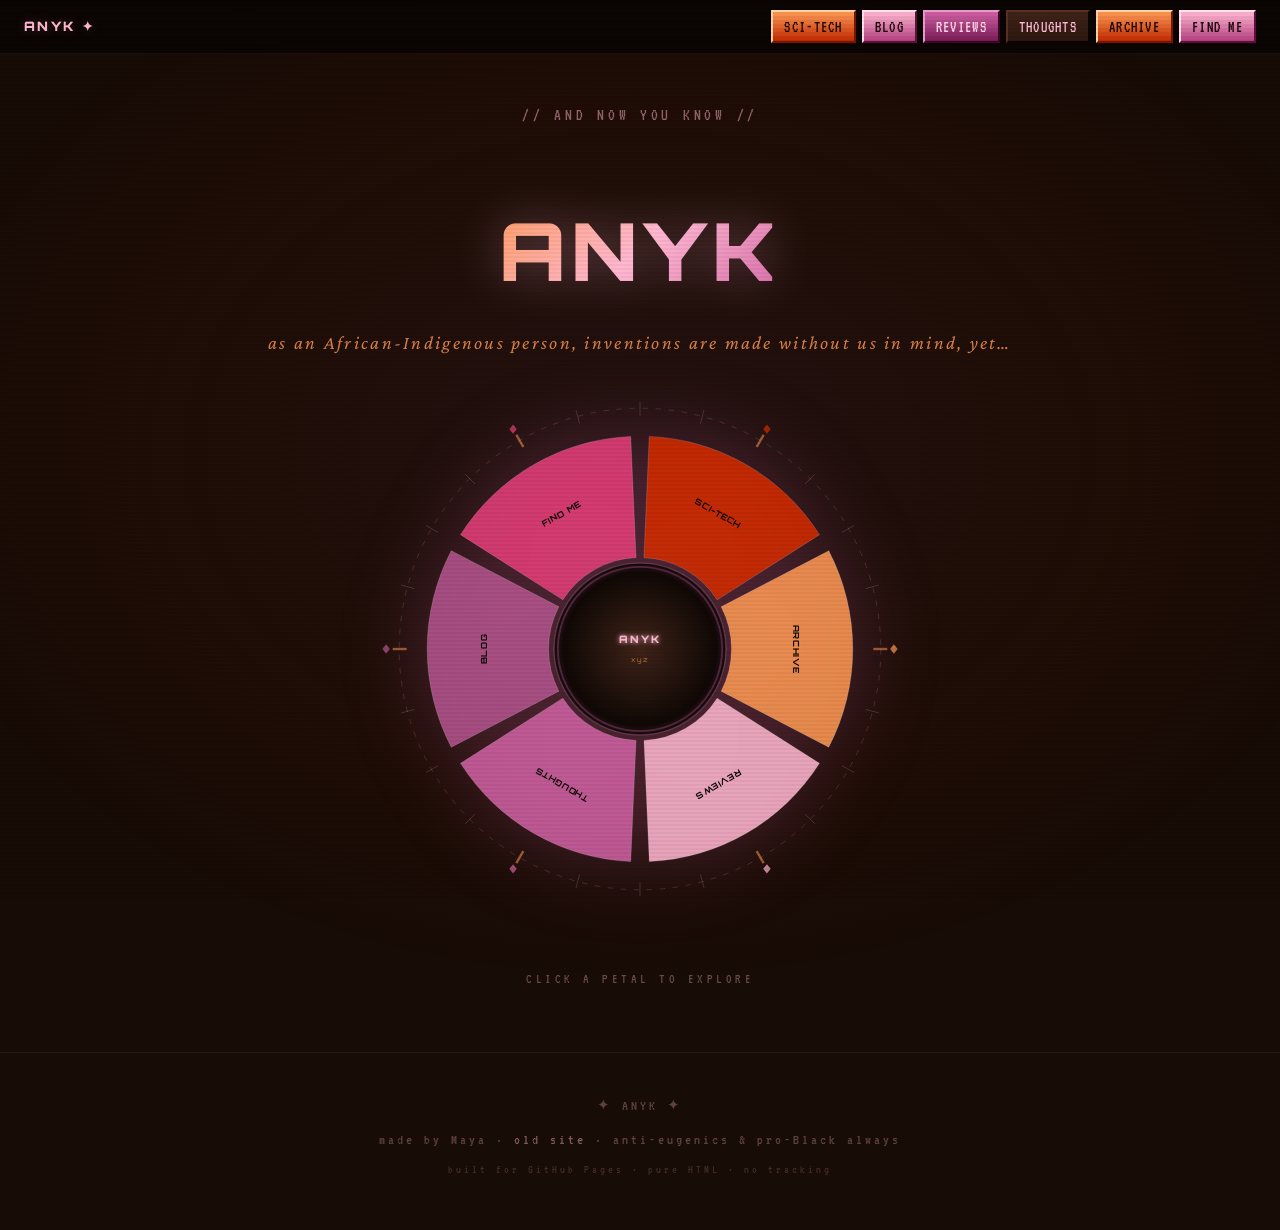
==== index.html @ 0424e891 "Add files via upload" ====
<!DOCTYPE html>
<html lang="en">
<head>
<meta charset="UTF-8">
<meta name="viewport" content="width=device-width, initial-scale=1.0">
<title>ANYK</title>
<link rel="stylesheet" href="style.css">
<style>
/* ── HOME-ONLY STYLES ── */
#home {
  min-height:100vh;
  display:flex; flex-direction:column;
  align-items:center; justify-content:center;
  padding:100px 20px 60px;
  position:relative; z-index:1;
}
.hero-title {
  font-family:'Orbitron',sans-serif;
  font-size:clamp(28px,7vw,80px); font-weight:900;
  letter-spacing:0.06em; text-align:center;
  background:linear-gradient(135deg,var(--flag-orange) 0%,var(--pink-baby) 50%,var(--flag-pink) 100%);
  -webkit-background-clip:text; -webkit-text-fill-color:transparent; background-clip:text;
  filter:drop-shadow(0 0 24px rgba(255,184,209,0.35));
  margin-bottom:6px; animation:glitch 9s infinite;
}
.hero-sub {
  font-family:'Crimson Pro',serif; font-style:italic;
  color:var(--flag-orange); text-align:center;
  font-size:clamp(13px,2.2vw,19px); letter-spacing:0.12em;
  opacity:.82; margin-bottom:10px;
}
.hero-tagline {
  font-family:'VT323',monospace;
  font-size:clamp(13px,2vw,17px);
  color:rgba(255,184,209,0.5); letter-spacing:0.22em;
  text-align:center; text-transform:uppercase; margin-bottom:50px;
}
@keyframes glitch {
  0%,94%,100%{ filter:drop-shadow(0 0 24px rgba(255,184,209,0.35)); }
  95%{ filter:drop-shadow(-3px 0 var(--flag-red)) drop-shadow(3px 0 var(--flag-pink)); }
  96%{ filter:drop-shadow(3px 0 var(--flag-red)) drop-shadow(-3px 0 var(--flag-pink)); }
  97%{ filter:drop-shadow(0 0 24px rgba(255,184,209,0.35)); }
  98%{ filter:drop-shadow(-2px 0 var(--flag-orange)); }
  99%{ filter:drop-shadow(0 0 24px rgba(255,184,209,0.35)); }
}
.mandala-wrapper {
  width:min(560px,88vw); height:min(560px,88vw); margin:0 auto 30px;
}
#mandala-svg {
  width:100%; height:100%; overflow:visible;
  filter:drop-shadow(0 0 40px rgba(181,86,144,0.35));
}
.m-ring  { transform-origin:300px 300px; animation:rotCW  35s linear infinite; }
.m-ring-r{ transform-origin:300px 300px; animation:rotCCW 22s linear infinite; }
@keyframes rotCW  { to{ transform:rotate(360deg);  } }
@keyframes rotCCW { to{ transform:rotate(-360deg); } }
.petal { cursor:pointer; }
.petal:hover .petal-fill  { filter:brightness(1.45) saturate(1.3); }
.petal:hover .petal-label { fill:#FFF; }
.hint {
  font-family:'VT323',monospace; font-size:14px;
  letter-spacing:.25em; color:rgba(255,184,209,.35);
  text-transform:uppercase; text-align:center; margin-top:8px;
}
</style>
</head>
<body>

<nav>
  <a href="index.html" class="nav-logo">ANYK ✦</a>
  <div class="nav-links">
    <a href="scitech.html"  class="btn btn-or">Sci-Tech</a>
    <a href="blog.html"     class="btn btn-pk">Blog</a>
    <a href="reviews.html"  class="btn btn-mg">Reviews</a>
    <a href="thoughts.html" class="btn btn-dk">Thoughts</a>
    <a href="archive.html"  class="btn btn-or">Archive</a>
    <a href="findme.html"   class="btn btn-pk">Find Me</a>
  </div>
</nav>

<section id="home">
  <p class="hero-tagline">// and now you know //</p>
  <h1 class="hero-title">ANYK</h1>
  <p class="hero-sub">as an African-Indigenous person, inventions are made without us in mind, yet…</p>

  <div class="mandala-wrapper">
    <svg id="mandala-svg" viewBox="0 0 600 600" xmlns="http://www.w3.org/2000/svg">
      <defs>
        <filter id="glow-sm">
          <feGaussianBlur stdDeviation="3" result="b"/>
          <feMerge><feMergeNode in="b"/><feMergeNode in="SourceGraphic"/></feMerge>
        </filter>
        <filter id="glow-lg">
          <feGaussianBlur stdDeviation="8" result="b"/>
          <feMerge><feMergeNode in="b"/><feMergeNode in="SourceGraphic"/></feMerge>
        </filter>
        <radialGradient id="cg" cx="50%" cy="50%" r="50%">
          <stop offset="0%"   stop-color="#3F2318"/>
          <stop offset="100%" stop-color="#0A0503"/>
        </radialGradient>
      </defs>
    </svg>
  </div>
  <p class="hint">click a petal to explore</p>
</section>

<footer>
  <p>✦ ANYK ✦</p>
  <p style="margin-top:8px;">made by Maya · <a href="https://anyk.carrd.co/" target="_blank">old site</a> · anti-eugenics &amp; pro-Black always</p>
  <p style="margin-top:6px;font-size:12px;color:rgba(255,184,209,.18);">built for GitHub Pages · pure HTML · no tracking</p>
</footer>

<script>
(function(){
  const svg = document.getElementById('mandala-svg');
  const NS = 'http://www.w3.org/2000/svg';
  const CX=300, CY=300, RI=98, RO=228, RL=167;

  const PAGES = [
    { href:'scitech.html',  label:'SCI-TECH', color:'#D52D00' },
    { href:'archive.html',  label:'ARCHIVE',  color:'#FF9A56' },
    { href:'reviews.html',  label:'REVIEWS',  color:'#FFB8D1' },
    { href:'thoughts.html', label:'THOUGHTS', color:'#D162A4' },
    { href:'blog.html',     label:'BLOG',     color:'#B55690' },
    { href:'findme.html',   label:'FIND ME',  color:'#E8407A' },
  ];

  const rad = d => d * Math.PI / 180;
  const pt  = (r,d) => ({ x: CX + r*Math.cos(rad(d)), y: CY + r*Math.sin(rad(d)) });

  function arc(ri,ro,s,e){
    const lg = (e-s)>180?1:0;
    const a=pt(ri,s),b=pt(ro,s),c=pt(ro,e),d=pt(ri,e);
    return `M${a.x},${a.y}L${b.x},${b.y}A${ro},${ro},0,${lg},1,${c.x},${c.y}L${d.x},${d.y}A${ri},${ri},0,${lg},0,${a.x},${a.y}Z`;
  }

  function el(tag,attrs){
    const e=document.createElementNS(NS,tag);
    Object.entries(attrs).forEach(([k,v])=>e.setAttribute(k,v));
    return e;
  }

  /* outer rotating ring */
  const ring = el('g',{class:'m-ring'});
  ring.appendChild(el('circle',{cx:CX,cy:CY,r:258,fill:'none',stroke:'rgba(255,184,209,0.18)','stroke-width':'1','stroke-dasharray':'6 8'}));
  for(let a=0;a<360;a+=15){
    const i=pt(250,a),o=pt(265,a);
    ring.appendChild(el('line',{x1:i.x,y1:i.y,x2:o.x,y2:o.y,stroke:a%60===0?'rgba(255,154,86,0.55)':'rgba(255,184,209,0.2)','stroke-width':a%60===0?'2.5':'1'}));
  }
  PAGES.forEach((_,i)=>{
    const a=i*60-90+30, p=pt(272,a);
    ring.appendChild(el('polygon',{points:`${p.x},${p.y-5} ${p.x+4},${p.y} ${p.x},${p.y+5} ${p.x-4},${p.y}`,fill:PAGES[i].color,opacity:'0.7'}));
  });
  svg.appendChild(ring);

  /* inner counter-rotating ring */
  const ring2=el('g',{class:'m-ring-r'});
  ring2.appendChild(el('circle',{cx:CX,cy:CY,r:82,fill:'none',stroke:'rgba(255,184,209,0.12)','stroke-width':'1','stroke-dasharray':'4 10'}));
  for(let a=0;a<360;a+=30){
    const p1=pt(76,a),p2=pt(84,a);
    ring2.appendChild(el('line',{x1:p1.x,y1:p1.y,x2:p2.x,y2:p2.y,stroke:'rgba(255,154,86,0.35)','stroke-width':'1.5'}));
  }
  svg.appendChild(ring2);

  /* petals */
  const GAP=5;
  PAGES.forEach((page,i)=>{
    const s=i*60-90+GAP/2, e=s+60-GAP, mid=(s+e)/2;
    const g=el('g',{class:'petal'});

    /* hover glow */
    const glow=el('path',{d:arc(RI-8,RO+8,s,e),fill:page.color,opacity:'0',filter:'url(#glow-lg)'});
    g.appendChild(glow);

    /* fill */
    g.appendChild(el('path',{d:arc(RI,RO,s,e),fill:page.color,class:'petal-fill',opacity:'0.88'}));
    /* border */
    g.appendChild(el('path',{d:arc(RI,RO,s,e),fill:'none',stroke:'rgba(255,255,255,0.18)','stroke-width':'1'}));

    /* label */
    const lp=pt(RL,mid);
    const lbl=el('text',{x:lp.x,y:lp.y,'text-anchor':'middle','dominant-baseline':'middle',
      fill:'#0A0503','font-family':'Orbitron, sans-serif','font-size':'9','font-weight':'700',
      'letter-spacing':'0.08em',class:'petal-label',transform:`rotate(${mid+90},${lp.x},${lp.y})`});
    lbl.textContent=page.label;
    g.appendChild(lbl);

    g.addEventListener('click', ()=>{ window.location.href = page.href; });
    g.addEventListener('mouseenter',()=>glow.setAttribute('opacity','0.25'));
    g.addEventListener('mouseleave',()=>glow.setAttribute('opacity','0'));
    svg.appendChild(g);
  });

  /* spokes */
  PAGES.forEach((_,i)=>{
    const a=i*60-90+30, p1=pt(84,a), p2=pt(RI,a);
    svg.appendChild(el('line',{x1:p1.x,y1:p1.y,x2:p2.x,y2:p2.y,stroke:'rgba(255,184,209,0.08)','stroke-width':'1','stroke-dasharray':'3 5'}));
  });

  /* center circle */
  svg.appendChild(el('circle',{cx:CX,cy:CY,r:92,fill:'url(#cg)',stroke:'rgba(255,184,209,0.2)','stroke-width':'1.5'}));
  svg.appendChild(el('circle',{cx:CX,cy:CY,r:88,fill:'none',stroke:'rgba(209,98,164,0.3)','stroke-width':'2',filter:'url(#glow-sm)'}));

  const t=el('text',{x:CX,y:CY-10,'text-anchor':'middle','dominant-baseline':'middle',
    fill:'#FFB8D1','font-family':'Orbitron, sans-serif','font-size':'11','font-weight':'900',
    'letter-spacing':'0.18em',filter:'url(#glow-sm)'});
  t.textContent='ANYK';
  svg.appendChild(t);

  const s2=el('text',{x:CX,y:CY+12,'text-anchor':'middle','dominant-baseline':'middle',
    fill:'rgba(255,154,86,0.7)','font-family':'Orbitron, sans-serif','font-size':'7','letter-spacing':'0.2em'});
  s2.textContent='xyz';
  svg.appendChild(s2);
})();
</script>
</body>
</html>
---- style.css ----
@import url('https://fonts.googleapis.com/css2?family=Orbitron:wght@400;600;900&family=VT323&family=Crimson+Pro:ital,wght@0,400;0,600;1,400&display=swap');

:root {
  --brown-deep:   #0A0503;
  --brown-dark:   #180C07;
  --brown-mid:    #2D1810;
  --brown-light:  #3F2318;
  --brown-border: #5A3020;
  --pink-baby:    #FFB8D1;
  --pink-light:   #FFD9E9;
  --pink-dim:     rgba(255,184,209,0.6);
  --pink-glow:    rgba(255,184,209,0.25);
  --flag-red:     #D52D00;
  --flag-orange:  #FF9A56;
  --flag-pink:    #D162A4;
  --flag-magenta: #B55690;
  --flag-rose:    #E8407A;
}

*{ margin:0; padding:0; box-sizing:border-box; }
html{ scroll-behavior:smooth; }

body {
  background-color: var(--brown-dark);
  color: var(--pink-baby);
  font-family: 'Crimson Pro', serif;
  font-size: 18px;
  line-height: 1.75;
  overflow-x: hidden;
}

/* scanlines */
body::before {
  content:''; position:fixed; inset:0;
  background:repeating-linear-gradient(0deg,transparent,transparent 2px,rgba(0,0,0,0.04) 2px,rgba(0,0,0,0.04) 4px);
  pointer-events:none; z-index:9000;
}
/* ambient glow */
body::after {
  content:''; position:fixed; top:50%; left:50%;
  transform:translate(-50%,-50%);
  width:120vw; height:120vh;
  background:radial-gradient(ellipse at center,rgba(181,86,144,0.07) 0%,rgba(213,45,0,0.04) 45%,transparent 70%);
  pointer-events:none; z-index:0;
}

/* ── NAV ── */
nav {
  position:fixed; top:0; left:0; right:0; z-index:8000;
  padding:10px 24px;
  display:flex; align-items:center; justify-content:space-between; flex-wrap:wrap; gap:6px;
  background:linear-gradient(180deg,rgba(10,5,3,0.97) 0%,rgba(10,5,3,0.92) 100%);
  border-bottom:1px solid rgba(255,184,209,0.07);
}
.nav-logo {
  font-family:'Orbitron',sans-serif;
  font-size:13px; font-weight:900;
  color:var(--pink-baby);
  text-shadow:0 0 12px var(--pink-glow);
  letter-spacing:0.18em; text-decoration:none;
}
.nav-links { display:flex; gap:6px; flex-wrap:wrap; }

/* ── MYSPACE BUTTONS ── */
.btn {
  font-family:'VT323',monospace;
  font-size:16px; letter-spacing:0.08em;
  text-transform:uppercase; text-decoration:none;
  display:inline-block; padding:3px 11px 2px;
  cursor:pointer; border:none;
  transition:filter .1s; line-height:1.5;
}
.btn-or {
  color:#1A0800;
  background:linear-gradient(180deg,#FF9A56 0%,#C22900 100%);
  border-top:2px solid #FFD4A0; border-left:2px solid #FFD4A0;
  border-right:2px solid #7A1500; border-bottom:2px solid #7A1500;
}
.btn-or:hover { filter:brightness(1.15); }
.btn-or:active { border-top-color:#7A1500;border-left-color:#7A1500;border-right-color:#FFD4A0;border-bottom-color:#FFD4A0; }
.btn-pk {
  color:#1A0008;
  background:linear-gradient(180deg,#FFB8D1 0%,#B54080 100%);
  border-top:2px solid #FFE0EE; border-left:2px solid #FFE0EE;
  border-right:2px solid #601040; border-bottom:2px solid #601040;
}
.btn-pk:hover { filter:brightness(1.15); }
.btn-pk:active { border-top-color:#601040;border-left-color:#601040;border-right-color:#FFE0EE;border-bottom-color:#FFE0EE; }
.btn-mg {
  color:var(--pink-light);
  background:linear-gradient(180deg,#D162A4 0%,#7A1A56 100%);
  border-top:2px solid #E89BCF; border-left:2px solid #E89BCF;
  border-right:2px solid #3A0828; border-bottom:2px solid #3A0828;
}
.btn-mg:hover { filter:brightness(1.15); }
.btn-dk {
  color:var(--pink-baby);
  background:linear-gradient(180deg,var(--brown-light) 0%,var(--brown-mid) 100%);
  border-top:2px solid var(--brown-border); border-left:2px solid var(--brown-border);
  border-right:2px solid var(--brown-deep); border-bottom:2px solid var(--brown-deep);
}
.btn-dk:hover { filter:brightness(1.3); }
.btn.current {
  outline:2px solid rgba(255,184,209,0.5);
  outline-offset:2px;
  filter:brightness(1.15);
}

/* ── PAGE WRAPPER ── */
.page-wrap {
  position:relative; max-width:860px;
  margin:0 auto; padding:110px 30px 80px; z-index:1;
}

/* ── PAGE HEADER ── */
.page-tag {
  font-family:'VT323',monospace; font-size:12px;
  letter-spacing:.4em; color:var(--flag-orange);
  text-transform:uppercase; margin-bottom:4px;
}
.page-title {
  font-family:'Orbitron',sans-serif;
  font-size:clamp(26px,5vw,52px); font-weight:900;
  letter-spacing:.05em; color:var(--pink-baby);
  text-shadow:0 0 22px var(--pink-glow); margin-bottom:8px;
}
.page-line {
  height:1px;
  background:linear-gradient(90deg,var(--flag-pink),var(--flag-orange),transparent);
  margin-bottom:20px; opacity:.4;
}
.page-desc {
  font-size:17px; color:var(--pink-dim);
  font-style:italic; max-width:600px; margin-bottom:36px;
}

/* ── BIO CARD ── */
.bio-card {
  background:rgba(45,24,16,0.75);
  border:1px solid rgba(255,154,86,.25);
  border-left:4px solid var(--flag-orange);
  padding:22px 26px; margin-bottom:30px;
  position:relative; overflow:hidden;
}
.bio-card::after {
  content:''; position:absolute; top:0; right:0;
  width:90px; height:90px;
  background:radial-gradient(circle at top right,rgba(213,45,0,.12),transparent 70%);
}
.bio-name {
  font-family:'Orbitron',sans-serif; font-size:13px; font-weight:600;
  color:var(--flag-orange); letter-spacing:.2em; margin-bottom:5px;
}
.bio-text { font-size:16px; color:var(--pink-dim); }

/* ── ACCORDION ── */
.accordion { border:1px solid rgba(255,184,209,.09); margin-bottom:12px; }
.accordion-header {
  background:rgba(45,24,16,.85);
  display:flex; align-items:center; justify-content:space-between;
  padding:14px 20px; cursor:pointer;
  border-bottom:1px solid rgba(255,184,209,0);
  transition:background .2s, border-color .2s;
}
.accordion-header:hover { background:rgba(63,35,24,.9); border-bottom-color:rgba(255,154,86,.2); }
.acc-title {
  font-family:'Orbitron',sans-serif; font-size:15px; font-weight:600;
  color:var(--pink-baby); letter-spacing:.06em;
}
.acc-dot { width:10px; height:10px; border-radius:50%; margin-right:12px; flex-shrink:0; }
.acc-arrow { font-size:11px; color:var(--flag-pink); font-family:'VT323',monospace; letter-spacing:.1em; }
.accordion-body {
  max-height:0; overflow:hidden;
  transition:max-height .5s ease, padding .4s ease;
  padding:0 20px;
}
.accordion-body.open {
  max-height:4000px; padding:16px 20px 20px;
  border-top:1px solid rgba(255,184,209,.08);
}

/* ── BRAND ENTRIES ── */
.brand { padding:16px 0; border-bottom:1px solid rgba(255,184,209,.07); }
.brand:last-child { border-bottom:none; }
.brand-name {
  font-family:'Orbitron',sans-serif; font-size:14px; font-weight:600;
  color:var(--flag-pink); margin-bottom:3px; letter-spacing:.05em;
}
.brand-founder { font-size:14px; color:var(--flag-orange); font-style:italic; margin-bottom:5px; }
.brand-desc { font-size:15px; color:var(--pink-dim); margin-bottom:8px; line-height:1.6; }
.brand-links { display:flex; gap:6px; flex-wrap:wrap; margin-top:8px; }

/* ── REVIEW CARDS ── */
.review {
  background:rgba(24,12,7,.9);
  border:1px solid rgba(255,184,209,.1);
  border-top:3px solid var(--flag-pink);
  padding:22px; margin-bottom:20px;
}
.review-date {
  font-family:'VT323',monospace; font-size:14px;
  letter-spacing:.3em; color:var(--flag-orange); margin-bottom:4px;
}
.review-product {
  font-family:'Orbitron',sans-serif; font-size:15px; font-weight:600;
  color:var(--pink-baby); margin-bottom:10px; line-height:1.4;
}
.review-stars { font-size:19px; margin-bottom:10px; letter-spacing:3px; }
.review-text { font-size:16px; color:var(--pink-dim); line-height:1.75; }

/* ── REVIEW / THOUGHT IMAGES ── */
.review-img-wrap, .thought-img-wrap {
  margin-top:18px;
  border:1px solid rgba(255,184,209,.12);
  border-left:3px solid var(--flag-pink);
  overflow:hidden;
}
.thought-img-wrap { border-left-color:var(--flag-orange); margin-top:20px; }
.review-img-wrap img, .thought-img-wrap img {
  display:block; width:100%; max-height:420px;
  object-fit:cover; object-position:center top;
  filter:saturate(0.88) contrast(1.05); transition:filter .3s;
}
.review-img-wrap:hover img, .thought-img-wrap:hover img { filter:saturate(1.05) contrast(1.08); }
.review-img-caption, .thought-img-caption {
  font-family:'VT323',monospace; font-size:13px;
  letter-spacing:.2em; color:rgba(255,184,209,.45);
  padding:6px 10px; background:rgba(10,5,3,.8); text-transform:uppercase;
}
.review-img-placeholder, .thought-img-placeholder {
  display:flex; flex-direction:column; align-items:center;
  justify-content:center; gap:8px; min-height:140px;
  background:rgba(24,12,7,.7);
  border:2px dashed rgba(255,184,209,.15);
  color:rgba(255,184,209,.28); font-family:'VT323',monospace;
  font-size:13px; letter-spacing:.22em;
  text-transform:uppercase; padding:20px; text-align:center;
}
.thought-img-placeholder { border-color:rgba(255,154,86,.15); color:rgba(255,154,86,.28); min-height:120px; }
.ph-icon { font-size:28px; opacity:.35; line-height:1; }

/* ── MONTH LABEL ── */
.month-label {
  font-family:'VT323',monospace; font-size:13px;
  letter-spacing:.35em; color:var(--flag-orange);
  text-transform:uppercase; margin:28px 0 18px;
}

/* ── THOUGHTS ── */
.thought { padding:32px 0; border-bottom:1px solid rgba(255,184,209,.09); }
.thought:last-of-type { border-bottom:none; }
.thought-date {
  font-family:'VT323',monospace; font-size:14px;
  letter-spacing:.3em; color:var(--flag-orange); margin-bottom:4px;
}
.thought-title {
  font-family:'Orbitron',sans-serif; font-size:19px;
  font-weight:600; color:var(--pink-baby); margin-bottom:12px;
}
.thought-text { font-size:17px; color:var(--pink-dim); line-height:1.8; font-style:italic; }
.thought-sig { margin-top:10px; font-size:15px; color:var(--flag-pink); }

/* ── SOCIAL ── */
.social-grid { display:flex; flex-wrap:wrap; gap:12px; }
.social-card {
  background:rgba(45,24,16,.8);
  border:1px solid rgba(255,184,209,.13);
  padding:18px 22px; min-width:180px; flex:1;
  transition:border-color .25s, transform .2s;
}
.social-card:hover { border-color:var(--flag-pink); transform:translateY(-3px); }
.social-platform {
  font-family:'VT323',monospace; font-size:13px;
  letter-spacing:.35em; color:var(--flag-orange);
  text-transform:uppercase; margin-bottom:4px;
}
.social-handle {
  font-family:'Orbitron',sans-serif; font-size:14px;
  font-weight:600; color:var(--pink-baby); margin-bottom:10px;
}
.social-desc { font-size:15px; color:var(--pink-dim); margin-bottom:12px; }

/* ── FOOTER ── */
footer {
  text-align:center; padding:40px 20px 50px;
  border-top:1px solid rgba(255,184,209,.07);
  font-family:'VT323',monospace; font-size:15px;
  color:rgba(255,184,209,.3); letter-spacing:.2em;
  position:relative; z-index:1;
}
footer a { color:rgba(255,184,209,.45); text-decoration:none; }
footer a:hover { color:var(--flag-orange); }

/* ── UTILITY ── */
a { color:inherit; }
.btn-row { display:flex; gap:8px; flex-wrap:wrap; margin-top:36px; }
.note { font-size:16px; color:var(--pink-dim); font-style:italic; margin-bottom:28px; }
.vt { font-family:'VT323',monospace; letter-spacing:.2em; }

@media(max-width:600px){
  .nav-links { display:none; }
  .page-wrap { padding:90px 18px 60px; }
  .social-card { min-width:140px; }
}
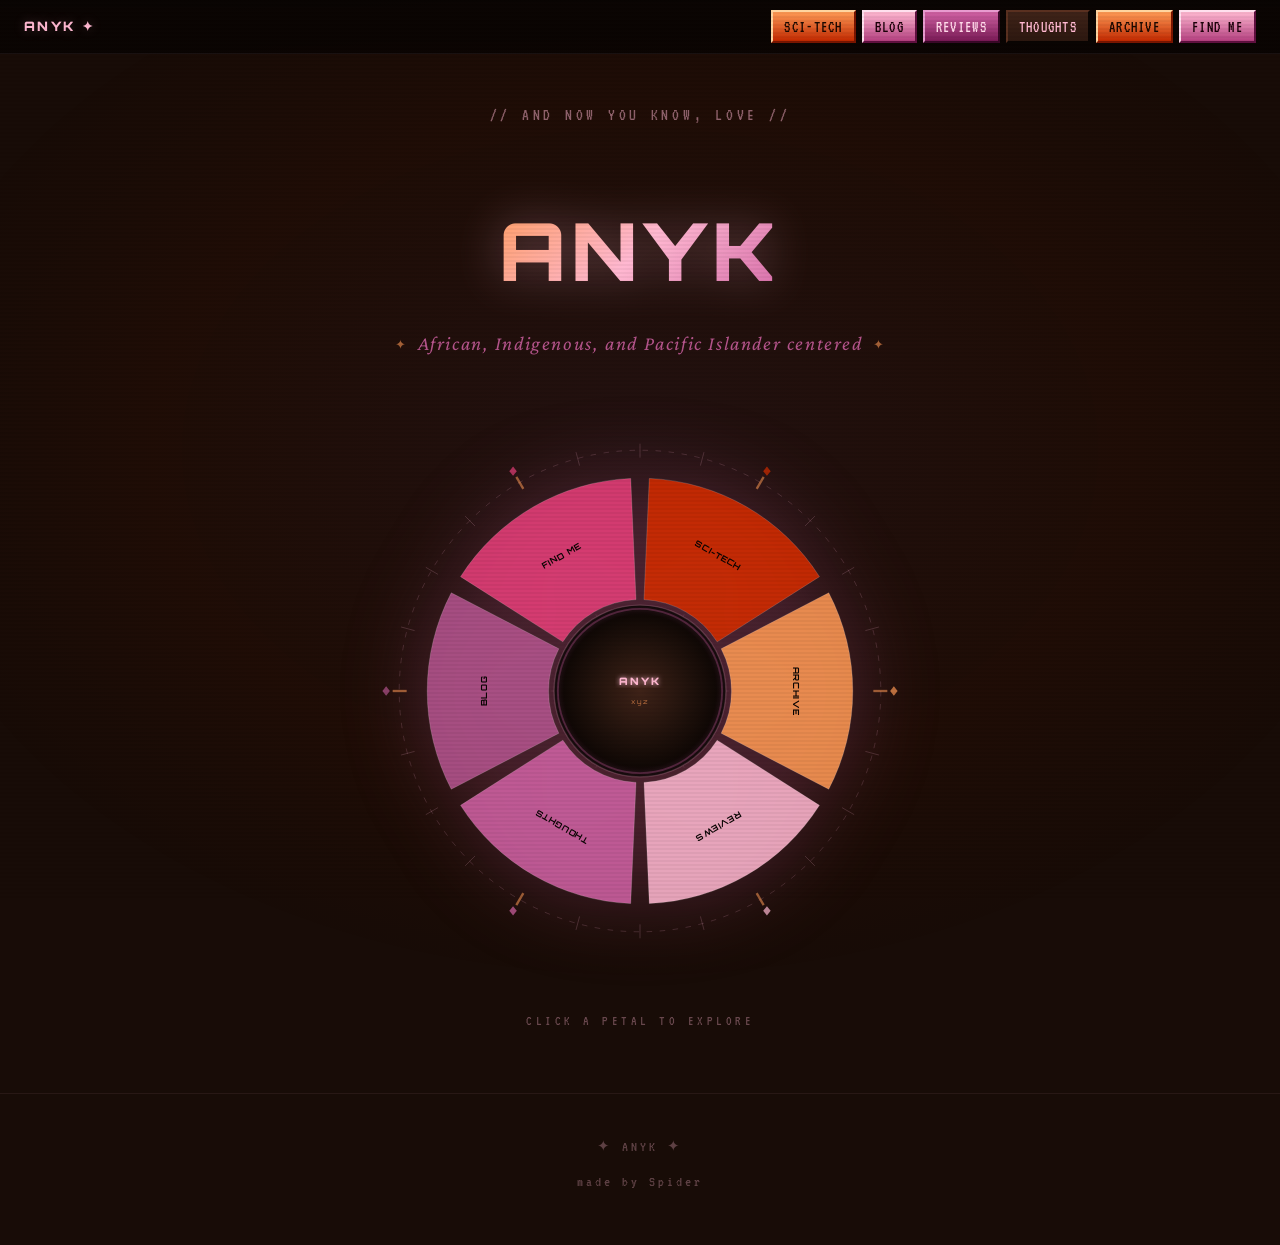
==== commit 4dfe48d8: "040326 Updates to tagline  and footer" ====
--- a/index.html
+++ b/index.html
@@ -27,13 +27,35 @@
   font-family:'Crimson Pro',serif; font-style:italic;
   color:var(--flag-orange); text-align:center;
   font-size:clamp(13px,2.2vw,19px); letter-spacing:0.12em;
-  opacity:.82; margin-bottom:10px;
+  opacity:.82; margin-bottom:6px;
 }
 .hero-tagline {
   font-family:'VT323',monospace;
   font-size:clamp(13px,2vw,17px);
   color:rgba(255,184,209,0.5); letter-spacing:0.22em;
   text-align:center; text-transform:uppercase; margin-bottom:50px;
+}
+.hero-secondary {
+  font-family: 'Crimson Pro', serif;
+  font-size: clamp(14px, 2.4vw, 20px);
+  font-style: italic;
+  font-weight: 400;
+  color: var(--flag-pink);
+  text-align: center;
+  letter-spacing: 0.08em;
+  opacity: 0.85;
+  margin-bottom: 50px;
+  position: relative;
+}
+.hero-secondary::before,
+.hero-secondary::after {
+  content: '✦';
+  font-style: normal;
+  font-size: 0.65em;
+  color: var(--flag-orange);
+  opacity: 0.7;
+  margin: 0 10px;
+  vertical-align: middle;
 }
 @keyframes glitch {
   0%,94%,100%{ filter:drop-shadow(0 0 24px rgba(255,184,209,0.35)); }
@@ -79,9 +101,9 @@
 </nav>
 
 <section id="home">
-  <p class="hero-tagline">// and now you know //</p>
+  <p class="hero-tagline">// and now you know, love //</p>
   <h1 class="hero-title">ANYK</h1>
-  <p class="hero-sub">as an African-Indigenous person, inventions are made without us in mind, yet…</p>
+  <p class="hero-secondary">African, Indigenous, and Pacific Islander centered</p>
 
   <div class="mandala-wrapper">
     <svg id="mandala-svg" viewBox="0 0 600 600" xmlns="http://www.w3.org/2000/svg">
@@ -106,8 +128,7 @@
 
 <footer>
   <p>✦ ANYK ✦</p>
-  <p style="margin-top:8px;">made by Maya · <a href="https://anyk.carrd.co/" target="_blank">old site</a> · anti-eugenics &amp; pro-Black always</p>
-  <p style="margin-top:6px;font-size:12px;color:rgba(255,184,209,.18);">built for GitHub Pages · pure HTML · no tracking</p>
+  <p style="margin-top:8px;">made by Spider</p>
 </footer>
 
 <script>
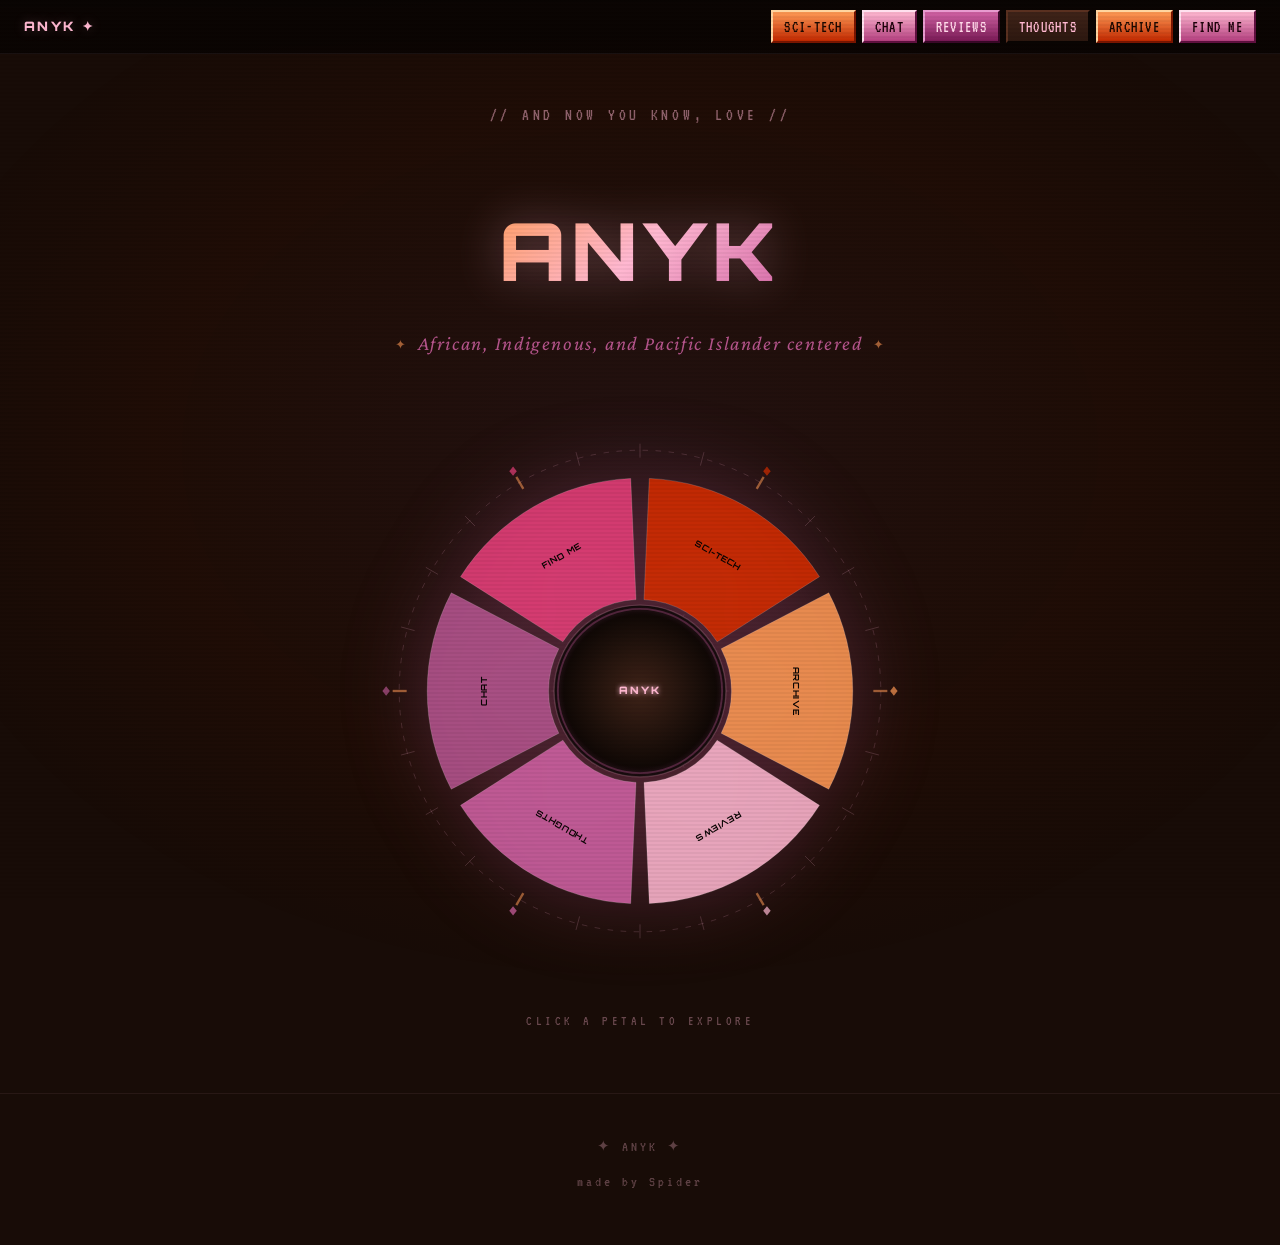
==== commit e6bbeefc: "040326 Update Update on minor changes in the website" ====
--- a/index.html
+++ b/index.html
@@ -92,7 +92,7 @@
   <a href="index.html" class="nav-logo">ANYK ✦</a>
   <div class="nav-links">
     <a href="scitech.html"  class="btn btn-or">Sci-Tech</a>
-    <a href="blog.html"     class="btn btn-pk">Blog</a>
+    <a href="chat.html"     class="btn btn-pk">Chat</a>
     <a href="reviews.html"  class="btn btn-mg">Reviews</a>
     <a href="thoughts.html" class="btn btn-dk">Thoughts</a>
     <a href="archive.html"  class="btn btn-or">Archive</a>
@@ -142,7 +142,7 @@
     { href:'archive.html',  label:'ARCHIVE',  color:'#FF9A56' },
     { href:'reviews.html',  label:'REVIEWS',  color:'#FFB8D1' },
     { href:'thoughts.html', label:'THOUGHTS', color:'#D162A4' },
-    { href:'blog.html',     label:'BLOG',     color:'#B55690' },
+    { href:'chat.html',     label:'CHAT',     color:'#B55690' },
     { href:'findme.html',   label:'FIND ME',  color:'#E8407A' },
   ];
 
@@ -222,16 +222,12 @@
   svg.appendChild(el('circle',{cx:CX,cy:CY,r:92,fill:'url(#cg)',stroke:'rgba(255,184,209,0.2)','stroke-width':'1.5'}));
   svg.appendChild(el('circle',{cx:CX,cy:CY,r:88,fill:'none',stroke:'rgba(209,98,164,0.3)','stroke-width':'2',filter:'url(#glow-sm)'}));
 
-  const t=el('text',{x:CX,y:CY-10,'text-anchor':'middle','dominant-baseline':'middle',
+  const t=el('text',{x:CX,y:CY,'text-anchor':'middle','dominant-baseline':'middle',
     fill:'#FFB8D1','font-family':'Orbitron, sans-serif','font-size':'11','font-weight':'900',
     'letter-spacing':'0.18em',filter:'url(#glow-sm)'});
   t.textContent='ANYK';
   svg.appendChild(t);
 
-  const s2=el('text',{x:CX,y:CY+12,'text-anchor':'middle','dominant-baseline':'middle',
-    fill:'rgba(255,154,86,0.7)','font-family':'Orbitron, sans-serif','font-size':'7','letter-spacing':'0.2em'});
-  s2.textContent='xyz';
-  svg.appendChild(s2);
 })();
 </script>
 </body>
